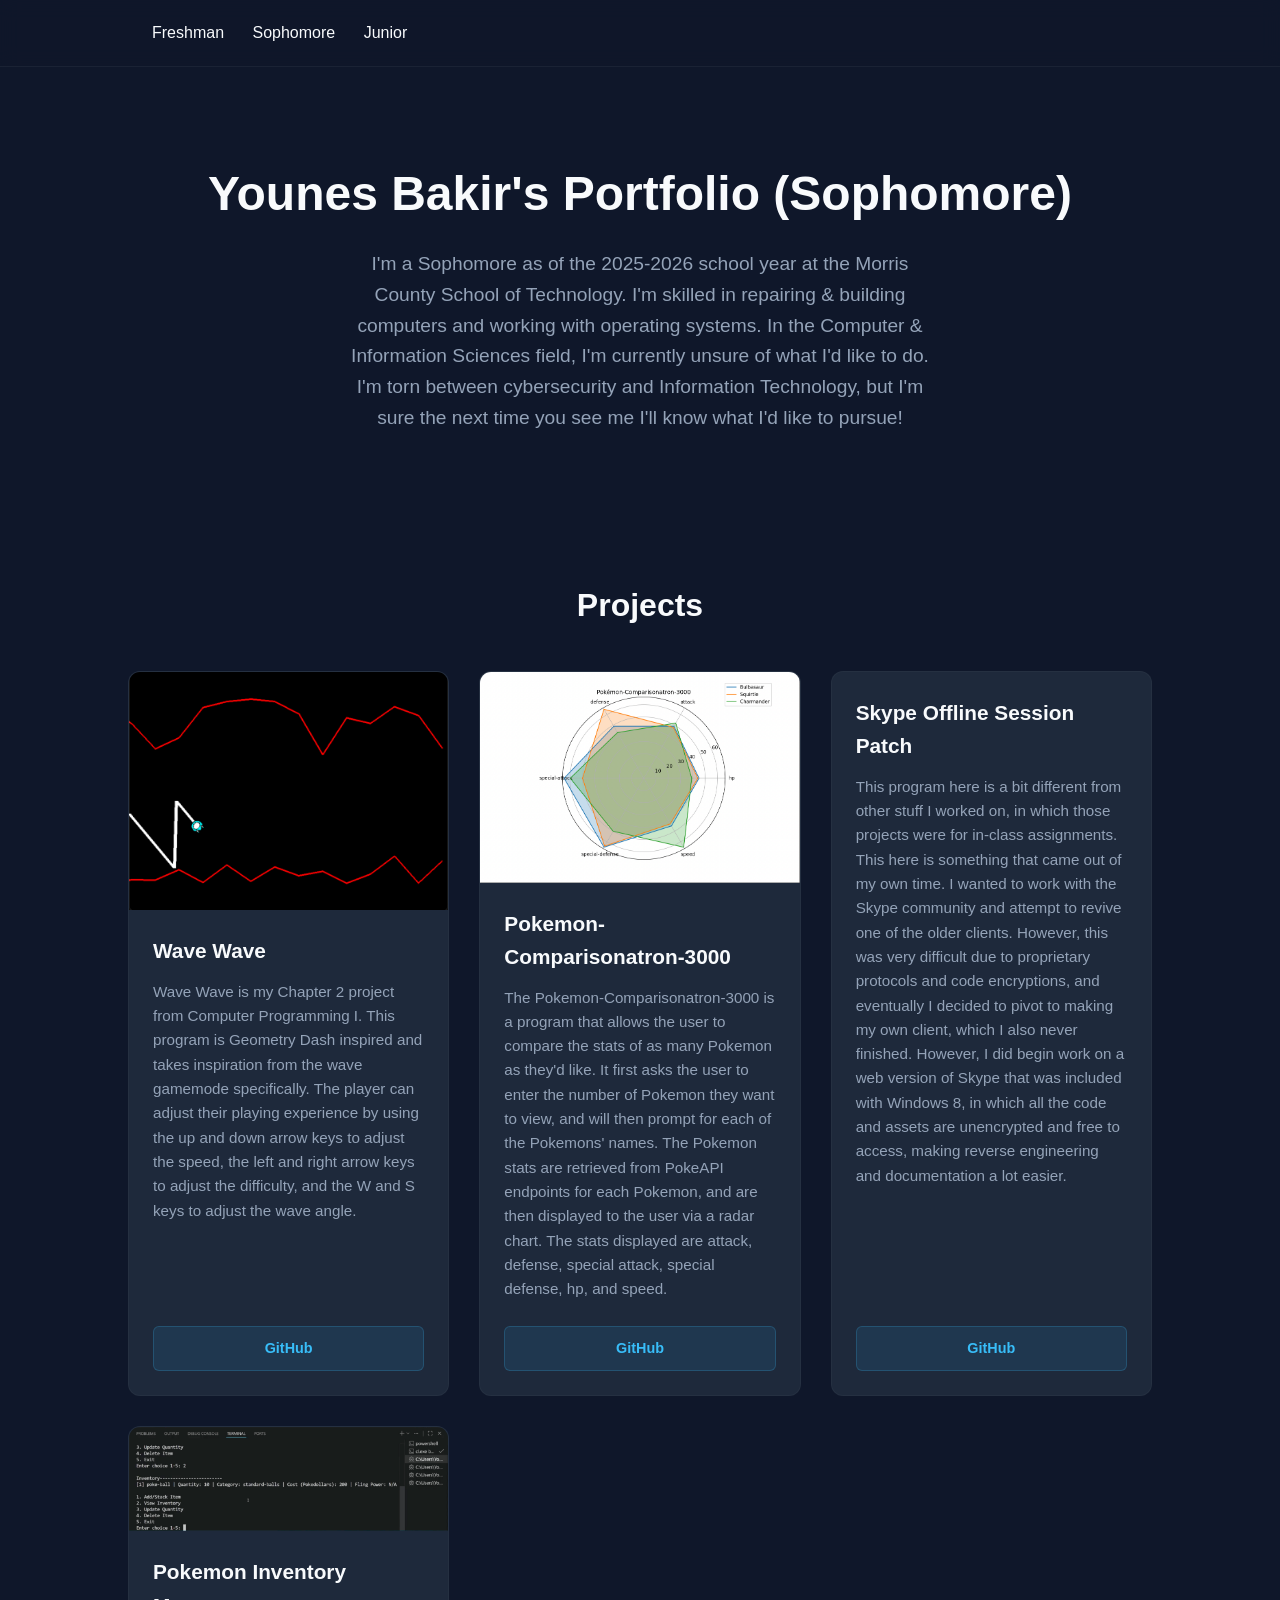
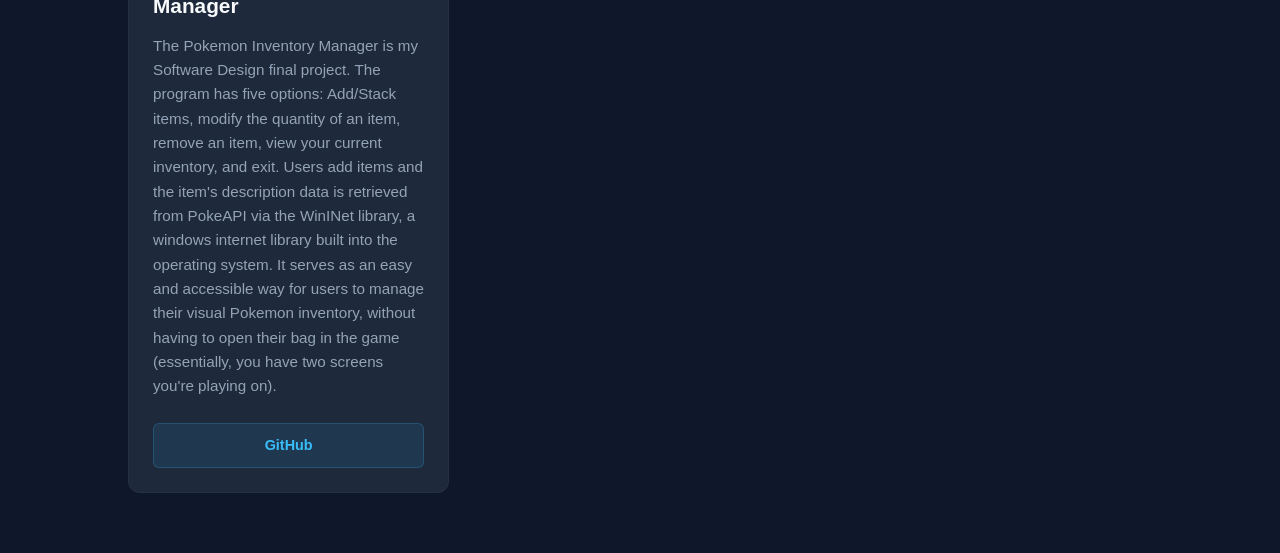
==== sophomore.html @ b4aa9bb8 "Add files via upload" ====
<!--
Younes Bakir
5/26/26
Portfolio
-->

<!DOCTYPE html>
<html lang="en">
<head>
    <meta charset="utf-8" />
    <meta name="viewport" content="width=device-width, initial-scale=1.0" />
    <title>Sophomore Portfolio</title>
    <link href="styleSoph.css" rel="stylesheet" type="text/css" />
</head>
<body>

    <!-- Header Navigation -->
    <header class="navbar">
        <nav>
            <a class="nav-link" href="index.html">Freshman</a>
            <a class="nav-link" href="sophomore.html">Sophomore</a>
            <a class="nav-link" href="#">Junior</a>
        </nav>
    </header>

    <!-- About Section -->
    <section id="about" class="hero">
        <h1>Younes Bakir's Portfolio (Sophomore)</h1>
        <p>I'm a Sophomore as of the 2025-2026 school year at the Morris County School of Technology. I'm skilled in repairing & building computers and working with operating systems. In the Computer & Information Sciences field, I'm currently unsure of what I'd like to do. I'm torn between cybersecurity and Information Technology, but I'm sure the next time you see me I'll know what I'd like to pursue!</p>
    </section>

    <!-- Projects Section -->
    <section id="projects" class="projects-section">
        <h2>Projects</h2>
        
        <div class="projects-grid">
            <!-- Card 1 -->
            <div class="card">
                <img src="wavewave.png"></img>
                <div class="card-content">
                    <h3>Wave Wave</h3>
                    <p>Wave Wave is my Chapter 2 project from Computer Programming I. This program is Geometry Dash inspired and takes inspiration from the wave gamemode specifically. The player can adjust their playing experience by using the up and down arrow keys to adjust the speed, the left and right arrow keys to adjust the difficulty, and the W and S keys to adjust the wave angle.</p>
                    <a href="https://github.com/younes-bakir/Wave-Wave" class="btn">GitHub</a>
                </div>
            </div>

            <!-- Card 2 -->
            <div class="card">
                <img src="pokecomp3000.png"></img>
                <div class="card-content">
                    <h3>Pokemon-Comparisonatron-3000</h3>
                    <p>The Pokemon-Comparisonatron-3000 is a program that allows the user to compare the stats of as many Pokemon as they'd like. It first asks the user to enter the number of Pokemon they want to view, and will then prompt for each of the Pokemons' names. The Pokemon stats are retrieved from PokeAPI endpoints for each Pokemon, and are then displayed to the user via a radar chart. The stats displayed are attack, defense, special attack, special defense, hp, and speed.</p>
                    <a href="https://github.com/younes-bakir/Pokemon-Comparisonatron" class="btn">GitHub</a>
                </div>
            </div>

            <!-- Card 3 -->
            <div class="card">
                <img></img>
                <div class="card-content">
                    <h3>Skype Offline Session Patch</h3>
                    <p>This program here is a bit different from other stuff I worked on, in which those projects were for in-class assignments. This here is something that came out of my own time. I wanted to work with the Skype community and attempt to revive one of the older clients. However, this was very difficult due to proprietary protocols and code encryptions, and eventually I decided to pivot to making my own client, which I also never finished. However, I did begin work on a web version of Skype that was included with Windows 8, in which all the code and assets are unencrypted and free to access, making reverse engineering and documentation a lot easier.</p>
                    <a href="https://github.com/younes-bakir/skype-semi-patch/tree/main" class="btn">GitHub</a>
                </div>
            </div>

            <!-- Card 4 -->
            <div class="card">
                <img src="pokemonInvMan.png"></img>
                <div class="card-content">
                    <h3>Pokemon Inventory Manager</h3>
                    <p>The Pokemon Inventory Manager is my Software Design final project. The program has five options: Add/Stack items, modify the quantity of an item, remove an item, view your current inventory, and exit. Users add items and the item's description data is retrieved from PokeAPI via the WinINet library, a windows internet library built into the operating system. It serves as an easy and accessible way for users to manage their visual Pokemon inventory, without having to open their bag in the game (essentially, you have two screens you're playing on).</p>
                    <a href="https://github.com/younes-bakir/cppfinal/tree/main" class="btn">GitHub</a>
                </div>
            </div>
        </div>
    </section>

    <script src="script.js"></script>
</body>
</html>
---- styleSoph.css ----
/* ==========================================================================
   design tokens and system
   ========================================================================== */
:root {
    --bg-color: #0f172a;
    --card-bg: #1e293b;
    --text-main: #f8fafc;
    --text-muted: #94a3b8;
    --accent: #38bdf8;
    --radius: 12px;
    --transition: all 0.3s ease;
}

/* ==========================================================================
   global reset and base styles
   ========================================================================== */
* {
    margin: 0;
    padding: 0;
    box-sizing: border-box;
}

html {
    scroll-behavior: smooth;
}

body {
    font-family: -apple-system, BlinkMacSystemFont, "Segoe UI", Roboto, sans-serif;
    background-color: var(--bg-color);
    color: var(--text-main);
    line-height: 1.6;
    padding-top: 70px; 
}

/* ==========================================================================
   navbar
   ========================================================================== */
.navbar {
    position: fixed;
    top: 0;
    left: 0;
    width: 100%;
    display: flex;
    justify-content: space-between;
    align-items: center;
    padding: 20px 10%;
    background-color: rgba(15, 23, 42, 0.8);
    backdrop-filter: blur(10px);
    z-index: 1000;
    border-bottom: 1px solid rgba(255, 255, 255, 0.05);
}

.logo {
    font-size: 1.5rem;
    font-weight: 700;
    color: var(--accent);
}

.navbar nav a {
    color: var(--text-main);
    text-decoration: none;
    margin-left: 24px;
    font-weight: 500;
    transition: var(--transition);
}

.navbar nav a:hover {
    color: var(--accent);
}

/* ==========================================================================
   about me
   ========================================================================== */
.hero {
    min-height: 50vh;
    display: flex;
    flex-direction: column;
    justify-content: center;
    align-items: center;
    text-align: center;
    padding: 40px 20px;
}

.hero h1 {
    font-size: 3rem;
    margin-bottom: 16px;
    font-weight: 800;
}

.highlight {
    color: var(--accent);
}

.hero p {
    font-size: 1.2rem;
    color: var(--text-muted);
    max-width: 600px;
}

/* ==========================================================================
   project sections and grids
   ========================================================================== */
.projects-section {
    padding: 60px 10%;
}

.projects-section h2 {
    font-size: 2rem;
    margin-bottom: 40px;
    text-align: center;
}

.projects-grid {
    display: grid;
    grid-template-columns: repeat(auto-fit, minmax(280px, 1fr));
    gap: 30px;
}

/* ==========================================================================
   cards
   ========================================================================== */
.card {
    background-color: var(--card-bg);
    border-radius: var(--radius);
    overflow: hidden;
    transition: var(--transition);
    border: 1px solid rgba(255, 255, 255, 0.03);
    display: flex;
    flex-direction: column;
}

/* ==========================================================================
   card animations
   ========================================================================== */
.card:hover {
    transform: translateY(-5px);
    box-shadow: 0 10px 20px rgba(0, 0, 0, 0.3);
    border-color: rgba(56, 189, 248, 0.2);
}

.card-image {
    height: 180px;
    width: 100%;
}
.bg-gradient-1 { background: linear-gradient(135deg, #6366f1, #a855f7); }
.bg-gradient-2 { background: linear-gradient(135deg, #ec4899, #f43f5e); }
.bg-gradient-3 { background: linear-gradient(135deg, #10b981, #3b82f6); }
.bg-gradient-4 { background: linear-gradient(135deg, #f59e0b, #e11d48); }

/* ==========================================================================
   card layout
   ========================================================================== */
.card-content {
    padding: 24px;
    display: flex;
    flex-direction: column;
    flex-grow: 1;
}

.card-content h3 {
    margin-bottom: 12px;
    font-size: 1.3rem;
}

.card-content p {
    color: var(--text-muted);
    font-size: 0.95rem;
    margin-bottom: 24px;
    flex-grow: 1;
}

/* ==========================================================================
   button
   ========================================================================== */
.btn {
    display: inline-block;
    padding: 10px 20px;
    background-color: rgba(56, 189, 248, 0.1);
    color: var(--accent);
    text-decoration: none;
    border-radius: 6px;
    text-align: center;
    font-size: 0.9rem;
    font-weight: 600;
    transition: var(--transition);
    border: 1px solid rgba(56, 189, 248, 0.2);
}

.btn:hover {
    background-color: var(--accent);
    color: var(--bg-color);
}
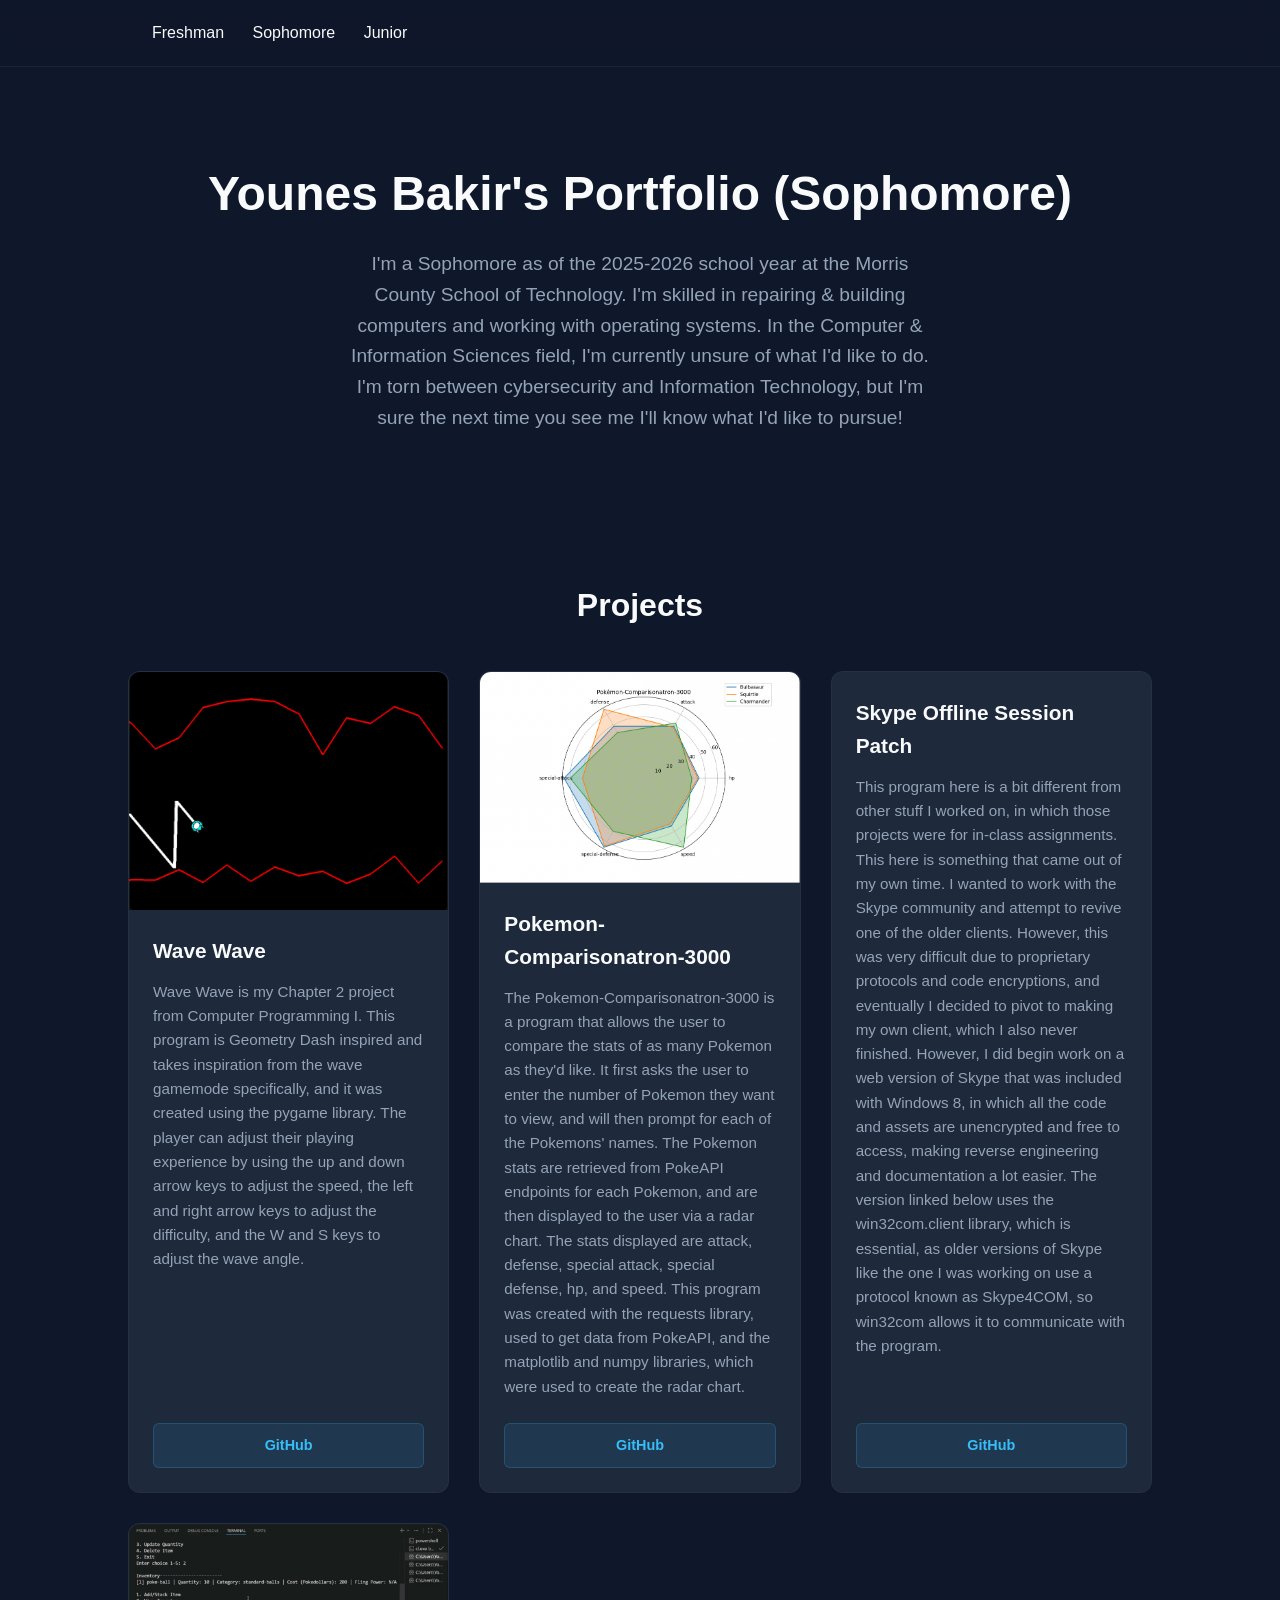
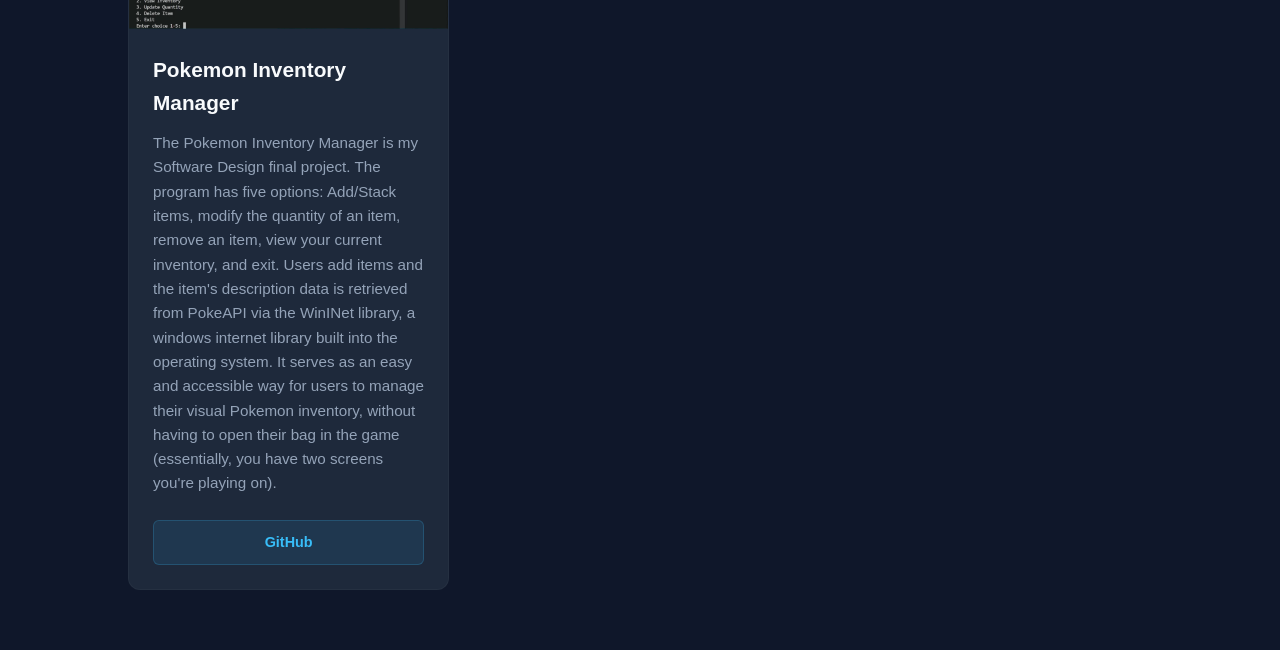
==== commit ca89691e: "Update sophomore.html" ====
--- a/sophomore.html
+++ b/sophomore.html
@@ -39,7 +39,7 @@
                 <img src="wavewave.png"></img>
                 <div class="card-content">
                     <h3>Wave Wave</h3>
-                    <p>Wave Wave is my Chapter 2 project from Computer Programming I. This program is Geometry Dash inspired and takes inspiration from the wave gamemode specifically. The player can adjust their playing experience by using the up and down arrow keys to adjust the speed, the left and right arrow keys to adjust the difficulty, and the W and S keys to adjust the wave angle.</p>
+                    <p>Wave Wave is my Chapter 2 project from Computer Programming I. This program is Geometry Dash inspired and takes inspiration from the wave gamemode specifically, and it was created using the pygame library. The player can adjust their playing experience by using the up and down arrow keys to adjust the speed, the left and right arrow keys to adjust the difficulty, and the W and S keys to adjust the wave angle.</p>
                     <a href="https://github.com/younes-bakir/Wave-Wave" class="btn">GitHub</a>
                 </div>
             </div>
@@ -49,7 +49,7 @@
                 <img src="pokecomp3000.png"></img>
                 <div class="card-content">
                     <h3>Pokemon-Comparisonatron-3000</h3>
-                    <p>The Pokemon-Comparisonatron-3000 is a program that allows the user to compare the stats of as many Pokemon as they'd like. It first asks the user to enter the number of Pokemon they want to view, and will then prompt for each of the Pokemons' names. The Pokemon stats are retrieved from PokeAPI endpoints for each Pokemon, and are then displayed to the user via a radar chart. The stats displayed are attack, defense, special attack, special defense, hp, and speed.</p>
+                    <p>The Pokemon-Comparisonatron-3000 is a program that allows the user to compare the stats of as many Pokemon as they'd like. It first asks the user to enter the number of Pokemon they want to view, and will then prompt for each of the Pokemons' names. The Pokemon stats are retrieved from PokeAPI endpoints for each Pokemon, and are then displayed to the user via a radar chart. The stats displayed are attack, defense, special attack, special defense, hp, and speed. This program was created with the requests library, used to get data from PokeAPI, and the matplotlib and numpy libraries, which were used to create the radar chart.</p>
                     <a href="https://github.com/younes-bakir/Pokemon-Comparisonatron" class="btn">GitHub</a>
                 </div>
             </div>
@@ -59,7 +59,7 @@
                 <img></img>
                 <div class="card-content">
                     <h3>Skype Offline Session Patch</h3>
-                    <p>This program here is a bit different from other stuff I worked on, in which those projects were for in-class assignments. This here is something that came out of my own time. I wanted to work with the Skype community and attempt to revive one of the older clients. However, this was very difficult due to proprietary protocols and code encryptions, and eventually I decided to pivot to making my own client, which I also never finished. However, I did begin work on a web version of Skype that was included with Windows 8, in which all the code and assets are unencrypted and free to access, making reverse engineering and documentation a lot easier.</p>
+                    <p>This program here is a bit different from other stuff I worked on, in which those projects were for in-class assignments. This here is something that came out of my own time. I wanted to work with the Skype community and attempt to revive one of the older clients. However, this was very difficult due to proprietary protocols and code encryptions, and eventually I decided to pivot to making my own client, which I also never finished. However, I did begin work on a web version of Skype that was included with Windows 8, in which all the code and assets are unencrypted and free to access, making reverse engineering and documentation a lot easier. The version linked below uses the win32com.client library, which is essential, as older versions of Skype like the one I was working on use a protocol known as Skype4COM, so win32com allows it to communicate with the program.</p>
                     <a href="https://github.com/younes-bakir/skype-semi-patch/tree/main" class="btn">GitHub</a>
                 </div>
             </div>
@@ -78,4 +78,4 @@
 
     <script src="script.js"></script>
 </body>
-</html>+</html>
